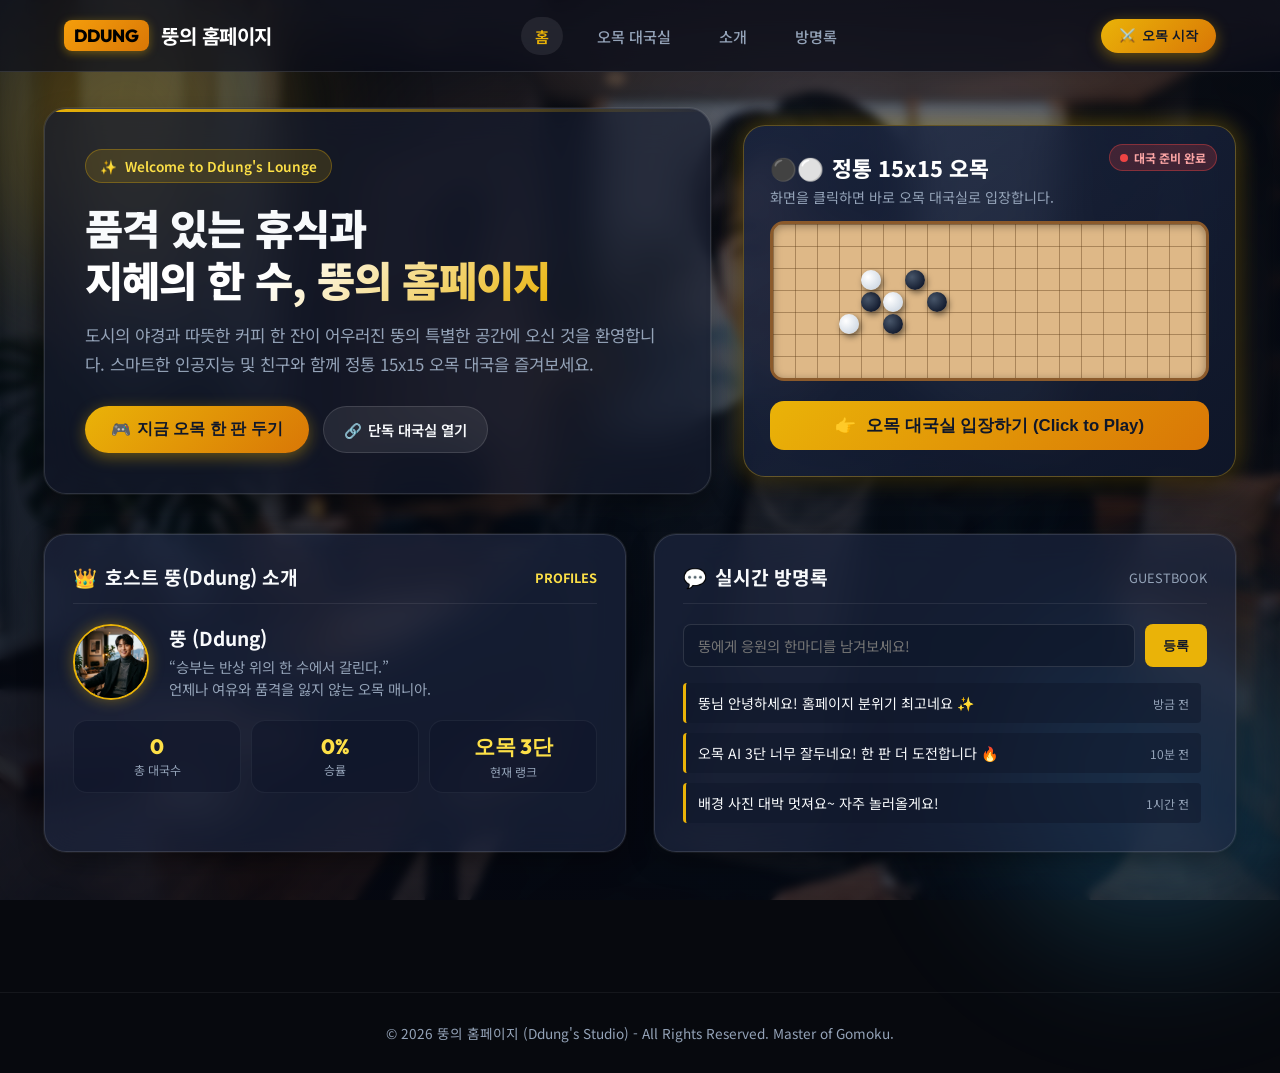
==== index.html @ 874b525e "Initial commit: Omok web game" ====
<!DOCTYPE html>
<html lang="ko">
<head>
  <meta charset="UTF-8">
  <meta name="viewport" content="width=device-width, initial-scale=1.0">
  <title>뚱의 홈페이지</title>
  <meta name="description" content="뚱의 홈페이지 - 품격 있는 공간에서 즐기는 정통 15x15 오목(Gomoku) 게임과 인공지능 대전">
  
  <!-- CSS Stylesheet -->
  <link rel="stylesheet" href="style.css">
  <link rel="icon" href="data:image/svg+xml,<svg xmlns=%22http://www.w3.org/2000/svg%22 viewBox=%220%22><text y=%2222%22 font-size=%2222%22>👑</text></svg>">
</head>
<body>
  <!-- Handsome Korean Man Background & Ambient Overlay -->
  <div class="bg-container">
    <img src="assets/bg.jpg" alt="뚱의 배경화면" class="bg-image">
  </div>
  <div class="bg-overlay"></div>
  <div class="glow-orb glow-orb-1"></div>
  <div class="glow-orb glow-orb-2"></div>

  <!-- Confetti Canvas for Victory Effects -->
  <canvas id="confettiCanvas"></canvas>

  <!-- Navigation Bar -->
  <nav class="navbar">
    <div class="nav-brand" data-target="view-home">
      <span class="brand-badge">DDUNG</span>
      <span class="brand-text">뚱의 홈페이지</span>
    </div>
    <ul class="nav-menu">
      <li><a href="#home" class="nav-link active" data-target="view-home">홈</a></li>
      <li><a href="#game" class="nav-link" data-target="view-game">오목 대국실</a></li>
      <li><a href="#profile" class="nav-link" data-target="view-home">소개</a></li>
      <li><a href="#guestbook" class="nav-link" data-target="view-home">방명록</a></li>
    </ul>
    <button class="nav-cta" id="navOmokCta">
      <span>⚔️</span> 오목 시작
    </button>
  </nav>

  <!-- Main Content Container -->
  <main class="container">
    
    <!-- ================= VIEW 1: HOME VIEW ================= -->
    <section id="view-home" class="view-section active-view">
      <!-- Hero & Game Launcher Section -->
      <div class="hero-wrapper">
        <div class="hero-content">
          <div class="hero-tag">
            <span>✨</span> Welcome to Ddung's Lounge
          </div>
          <h1 class="hero-title">
            품격 있는 휴식과<br>
            <span>지혜의 한 수, 뚱의 홈페이지</span>
          </h1>
          <p class="hero-desc">
            도시의 야경과 따뜻한 커피 한 잔이 어우러진 뚱의 특별한 공간에 오신 것을 환영합니다. 
            스마트한 인공지능 및 친구와 함께 정통 15x15 오목 대국을 즐겨보세요.
          </p>
          <div class="hero-actions">
            <button class="nav-cta" id="heroPlayBtn" style="padding: 12px 26px; font-size: 1rem;">
              <span>🎮</span> 지금 오목 한 판 두기
            </button>
            <a href="omok.html" class="game-back-btn" style="text-decoration: none; padding: 12px 20px;">
              <span>🔗</span> 단독 대국실 열기
            </a>
          </div>
        </div>

        <!-- Featured Omok Launcher Card -->
        <div class="game-launch-card" id="gameLaunchCard" title="클릭하여 오목 대국실로 이동">
          <div class="card-badge-live">
            <div class="pulse-dot"></div>
            <span>대국 준비 완료</span>
          </div>
          <div class="launch-card-header">
            <h3><span>⚫⚪</span> 정통 15x15 오목</h3>
            <p>화면을 클릭하면 바로 오목 대국실로 입장합니다.</p>
          </div>

          <!-- Realistic Mini Preview Board -->
          <div class="mini-board-preview">
            <div class="preview-stone b1"></div>
            <div class="preview-stone w1"></div>
            <div class="preview-stone b2"></div>
            <div class="preview-stone w2"></div>
            <div class="preview-stone b3"></div>
            <div class="preview-stone w3"></div>
            <div class="preview-stone b4"></div>
          </div>

          <button class="preview-cta-btn">
            <span>👉</span> 오목 대국실 입장하기 (Click to Play)
          </button>
        </div>
      </div>

      <!-- Secondary Info Grid (Profile & Guestbook) -->
      <div class="grid-section">
        <!-- Profile Card -->
        <div class="glass-card" id="profile">
          <div class="card-title-bar">
            <div class="card-title">
              <span>👑</span> 호스트 뚱(Ddung) 소개
            </div>
            <span style="font-size: 0.8rem; color: var(--text-gold); font-weight: 700;">PROFILES</span>
          </div>
          <div class="profile-card-inner">
            <img src="assets/bg.jpg" alt="뚱 프로필 사진" class="profile-avatar">
            <div class="profile-info">
              <h3>뚱 (Ddung)</h3>
              <p>“승부는 반상 위의 한 수에서 갈린다.”<br>언제나 여유와 품격을 잃지 않는 오목 매니아.</p>
            </div>
          </div>
          <div class="stats-bar">
            <div class="stat-box">
              <div class="num" id="mainTotalGames">0</div>
              <div class="label">총 대국수</div>
            </div>
            <div class="stat-box">
              <div class="num" id="mainWinRate">0%</div>
              <div class="label">승률</div>
            </div>
            <div class="stat-box">
              <div class="num">오목 3단</div>
              <div class="label">현재 랭크</div>
            </div>
          </div>
        </div>

        <!-- Guestbook Card -->
        <div class="glass-card" id="guestbook">
          <div class="card-title-bar">
            <div class="card-title">
              <span>💬</span> 실시간 방명록
            </div>
            <span style="font-size: 0.8rem; color: var(--text-muted);">GUESTBOOK</span>
          </div>
          <form class="guestbook-form" id="guestbookForm">
            <input type="text" id="guestbookInput" class="guestbook-input" placeholder="뚱에게 응원의 한마디를 남겨보세요!" maxlength="50" required>
            <button type="submit" class="guestbook-btn">등록</button>
          </form>
          <div class="guestbook-list" id="guestbookList">
            <!-- Dynamic Guestbook Entries -->
          </div>
        </div>
      </div>
    </section>

    <!-- ================= VIEW 2: OMOK GAME VIEW ================= -->
    <section id="view-game" class="view-section">
      <div class="game-container">
        <!-- Main Board Card -->
        <div class="game-board-card">
          <div class="game-header-bar">
            <button class="game-back-btn" id="backToHomeBtn">
              <span>←</span> 메인으로 돌아가기
            </button>
            <div class="turn-banner">
              <div class="turn-stone black" id="turnStoneIndicator"></div>
              <span class="turn-text" id="turnText">내 차례 (흑돌)</span>
            </div>
          </div>

          <!-- Board Canvas -->
          <div class="board-wrapper">
            <canvas id="omokCanvas"></canvas>
          </div>
        </div>

        <!-- Side Control Panel -->
        <aside class="game-side-panel">
          <!-- Game Settings & Modes -->
          <div class="panel-card">
            <div class="panel-card-title">
              <span>⚙️</span> 대국 모드 선택
            </div>
            <div class="mode-selector">
              <button class="mode-btn active" data-mode="ai">🤖 AI 대전</button>
              <button class="mode-btn" data-mode="pvp">👥 2인 대전</button>
            </div>

            <!-- AI Difficulty Container -->
            <div id="aiDifficultyContainer" class="ai-difficulty-selector">
              <button class="diff-btn" data-diff="easy">1단 (초급)</button>
              <button class="diff-btn" data-diff="normal">2단 (중급)</button>
              <button class="diff-btn active" data-diff="hard">3단 (고급)</button>
            </div>

            <!-- Action Controls -->
            <div class="btn-group">
              <button class="ctrl-btn btn-restart" id="btnRestart">
                <span>🔄</span> 판 쓸기 (새 게임)
              </button>
              <button class="ctrl-btn btn-undo" id="btnUndo">
                <span>↩️</span> 한 수 무르기
              </button>
              <button class="ctrl-btn btn-sound sound-on" id="btnSound">
                <span>🔊</span> 착수 효과음
              </button>
            </div>
          </div>

          <!-- Score & Stats Tile -->
          <div class="panel-card">
            <div class="panel-card-title">
              <span>📊</span> 나의 대국 기록실
            </div>
            <div class="game-stats-grid">
              <div class="stat-tile">
                <div class="val" id="statTotalGames">0</div>
                <div class="sub">총 게임수</div>
              </div>
              <div class="stat-tile">
                <div class="val" id="statWinRate">0%</div>
                <div class="sub">승률</div>
              </div>
              <div class="stat-tile">
                <div class="val" id="statWinLoss">0승 0패</div>
                <div class="sub">전적</div>
              </div>
              <div class="stat-tile">
                <div class="val" id="statMoveCount">0</div>
                <div class="sub">현재 착수수</div>
              </div>
            </div>
          </div>
        </aside>
      </div>
    </section>

  </main>

  <!-- Victory / Game Over Modal -->
  <div class="modal-overlay" id="victoryModal">
    <div class="victory-modal">
      <div class="modal-trophy">🏆</div>
      <h2 class="modal-winner-title" id="modalWinnerTitle">대승리!</h2>
      <p class="modal-winner-desc" id="modalWinnerDesc">멋진 수로 승리를 쟁취하셨습니다!</p>
      <div style="display: flex; gap: 10px; justify-content: center;">
        <button class="ctrl-btn btn-restart" id="modalRestartBtn" style="padding: 12px 24px; width: auto;">
          <span>🔄</span> 다시 한 판
        </button>
        <button class="ctrl-btn btn-undo" id="modalCloseBtn" style="padding: 12px 20px; width: auto;">
          닫기
        </button>
      </div>
    </div>
  </div>

  <!-- Footer -->
  <footer class="footer">
    <p>© 2026 뚱의 홈페이지 (Ddung's Studio) - All Rights Reserved. Master of Gomoku.</p>
  </footer>

  <!-- Scripts -->
  <script src="game.js"></script>
  <script src="main.js"></script>
</body>
</html>
---- style.css ----
/* === Google Fonts & Reset === */
@import url('https://fonts.googleapis.com/css2?family=Noto+Sans+KR:wght@300;400;500;700;900&family=Outfit:wght@400;600;700;800&display=swap');

:root {
  --primary: #eab308;
  --primary-hover: #f59e0b;
  --primary-glow: rgba(234, 179, 8, 0.4);
  --accent: #38bdf8;
  --accent-glow: rgba(56, 189, 248, 0.35);
  
  --bg-overlay: rgba(10, 14, 26, 0.78);
  --bg-overlay-light: rgba(15, 23, 42, 0.65);
  --glass-bg: rgba(20, 27, 45, 0.7);
  --glass-card: rgba(30, 41, 69, 0.6);
  --glass-border: rgba(255, 255, 255, 0.12);
  --glass-border-hover: rgba(234, 179, 8, 0.4);
  
  --text-main: #f8fafc;
  --text-muted: #94a3b8;
  --text-gold: #fde047;
  
  --board-bg: #e6b36e;
  --board-line: #5c3a16;
  --board-border: #8c531b;
  
  --font-main: 'Noto Sans KR', 'Outfit', -apple-system, BlinkMacSystemFont, sans-serif;
  --font-en: 'Outfit', sans-serif;
  
  --radius-sm: 8px;
  --radius-md: 14px;
  --radius-lg: 22px;
  --radius-full: 9999px;
  
  --shadow-card: 0 10px 30px -5px rgba(0, 0, 0, 0.45), 0 0 0 1px rgba(255, 255, 255, 0.08);
  --shadow-glow: 0 0 25px var(--primary-glow);
  
  --transition-fast: 0.2s ease;
  --transition-normal: 0.35s cubic-bezier(0.16, 1, 0.3, 1);
}

* {
  margin: 0;
  padding: 0;
  box-sizing: border-box;
  -webkit-font-smoothing: antialiased;
}

body {
  font-family: var(--font-main);
  background-color: #07090e;
  color: var(--text-main);
  min-height: 100vh;
  overflow-x: hidden;
  position: relative;
}

/* === Background Setup === */
.bg-container {
  position: fixed;
  top: 0;
  left: 0;
  width: 100vw;
  height: 100vh;
  z-index: -2;
  overflow: hidden;
}

.bg-image {
  width: 100%;
  height: 100%;
  object-fit: cover;
  object-position: center 20%;
  transform: scale(1.02);
  transition: transform 10s ease-out;
}

.bg-overlay {
  position: fixed;
  top: 0;
  left: 0;
  width: 100%;
  height: 100%;
  background: radial-gradient(circle at 75% 25%, rgba(10, 15, 30, 0.6) 0%, rgba(5, 8, 18, 0.88) 100%);
  backdrop-filter: blur(4px);
  -webkit-backdrop-filter: blur(4px);
  z-index: -1;
}

/* Ambient Glow Orbs */
.glow-orb {
  position: fixed;
  width: 450px;
  height: 450px;
  border-radius: 50%;
  background: radial-gradient(circle, var(--primary-glow) 0%, rgba(0,0,0,0) 70%);
  filter: blur(60px);
  pointer-events: none;
  z-index: -1;
  animation: floatOrb 12s infinite alternate ease-in-out;
}
.glow-orb-1 { top: -100px; left: -100px; }
.glow-orb-2 { bottom: -100px; right: -100px; background: radial-gradient(circle, var(--accent-glow) 0%, rgba(0,0,0,0) 70%); }

@keyframes floatOrb {
  0% { transform: translate(0, 0) scale(1); }
  100% { transform: translate(60px, 40px) scale(1.15); }
}

/* === Navigation Bar === */
.navbar {
  position: sticky;
  top: 0;
  width: 100%;
  height: 72px;
  display: flex;
  align-items: center;
  justify-content: space-between;
  padding: 0 5%;
  background: rgba(10, 14, 26, 0.7);
  backdrop-filter: blur(16px);
  -webkit-backdrop-filter: blur(16px);
  border-bottom: 1px solid var(--glass-border);
  z-index: 100;
}

.nav-brand {
  display: flex;
  align-items: center;
  gap: 12px;
  text-decoration: none;
  cursor: pointer;
}

.brand-badge {
  background: linear-gradient(135deg, #f59e0b, #d97706);
  color: #000;
  font-family: var(--font-en);
  font-weight: 800;
  font-size: 1.1rem;
  padding: 4px 10px;
  border-radius: var(--radius-sm);
  box-shadow: 0 2px 10px var(--primary-glow);
}

.brand-text {
  font-size: 1.25rem;
  font-weight: 700;
  color: #ffffff;
  letter-spacing: -0.5px;
}

.nav-menu {
  display: flex;
  align-items: center;
  gap: 20px;
  list-style: none;
}

.nav-link {
  color: var(--text-muted);
  text-decoration: none;
  font-size: 0.95rem;
  font-weight: 500;
  padding: 8px 14px;
  border-radius: var(--radius-full);
  transition: var(--transition-fast);
  cursor: pointer;
}

.nav-link:hover, .nav-link.active {
  color: var(--text-main);
  background: rgba(255, 255, 255, 0.08);
}

.nav-link.active {
  color: var(--primary);
  font-weight: 600;
}

.nav-cta {
  background: linear-gradient(135deg, var(--primary), #d97706);
  color: #0f172a;
  font-weight: 700;
  padding: 8px 18px;
  border-radius: var(--radius-full);
  border: none;
  cursor: pointer;
  display: flex;
  align-items: center;
  gap: 6px;
  transition: var(--transition-fast);
  box-shadow: 0 4px 15px var(--primary-glow);
}

.nav-cta:hover {
  transform: translateY(-2px);
  box-shadow: 0 6px 20px rgba(234, 179, 8, 0.6);
}

/* === Layout & Containers === */
.container {
  max-width: 1240px;
  margin: 0 auto;
  padding: 36px 24px 80px;
}

.view-section {
  display: none;
  opacity: 0;
  transform: translateY(12px);
  transition: opacity 0.35s ease, transform 0.35s ease;
}

.view-section.active-view {
  display: block;
  opacity: 1;
  transform: translateY(0);
}

/* === Main Home View === */
.hero-wrapper {
  display: grid;
  grid-template-columns: 1.15fr 0.85fr;
  gap: 32px;
  align-items: center;
  margin-bottom: 40px;
}

.hero-content {
  background: var(--glass-bg);
  backdrop-filter: blur(20px);
  -webkit-backdrop-filter: blur(20px);
  border: 1px solid var(--glass-border);
  border-radius: var(--radius-lg);
  padding: 40px;
  box-shadow: var(--shadow-card);
  position: relative;
  overflow: hidden;
}

.hero-content::before {
  content: '';
  position: absolute;
  top: 0;
  left: 0;
  width: 100%;
  height: 3px;
  background: linear-gradient(90deg, var(--primary), transparent);
}

.hero-tag {
  display: inline-flex;
  align-items: center;
  gap: 8px;
  background: rgba(234, 179, 8, 0.15);
  border: 1px solid rgba(234, 179, 8, 0.3);
  color: var(--text-gold);
  font-size: 0.85rem;
  font-weight: 600;
  padding: 6px 14px;
  border-radius: var(--radius-full);
  margin-bottom: 18px;
}

.hero-title {
  font-size: 2.6rem;
  font-weight: 900;
  line-height: 1.25;
  margin-bottom: 16px;
  letter-spacing: -1px;
}

.hero-title span {
  background: linear-gradient(135deg, #ffffff 40%, var(--primary) 100%);
  -webkit-background-clip: text;
  -webkit-text-fill-color: transparent;
}

.hero-desc {
  font-size: 1.05rem;
  color: var(--text-muted);
  line-height: 1.7;
  margin-bottom: 28px;
}

.hero-actions {
  display: flex;
  gap: 14px;
  flex-wrap: wrap;
}

/* === Game Launch Card (Featured Interactive Card) === */
.game-launch-card {
  background: linear-gradient(145deg, rgba(30, 41, 69, 0.8), rgba(15, 23, 42, 0.9));
  backdrop-filter: blur(20px);
  -webkit-backdrop-filter: blur(20px);
  border: 1px solid rgba(234, 179, 8, 0.35);
  border-radius: var(--radius-lg);
  padding: 26px;
  box-shadow: 0 15px 35px -5px rgba(0, 0, 0, 0.6), 0 0 25px var(--primary-glow);
  cursor: pointer;
  position: relative;
  overflow: hidden;
  transition: var(--transition-normal);
}

.game-launch-card:hover {
  transform: translateY(-6px) scale(1.01);
  border-color: var(--primary);
  box-shadow: 0 20px 45px -5px rgba(0, 0, 0, 0.7), 0 0 35px rgba(234, 179, 8, 0.5);
}

.card-badge-live {
  position: absolute;
  top: 18px;
  right: 18px;
  background: rgba(239, 68, 68, 0.2);
  border: 1px solid rgba(239, 68, 68, 0.4);
  color: #fca5a5;
  font-size: 0.75rem;
  font-weight: 700;
  padding: 4px 10px;
  border-radius: var(--radius-full);
  display: flex;
  align-items: center;
  gap: 6px;
}

.pulse-dot {
  width: 8px;
  height: 8px;
  background-color: #ef4444;
  border-radius: 50%;
  animation: pulseDot 1.5s infinite;
}

@keyframes pulseDot {
  0% { transform: scale(0.9); opacity: 0.7; }
  50% { transform: scale(1.3); opacity: 1; box-shadow: 0 0 8px #ef4444; }
  100% { transform: scale(0.9); opacity: 0.7; }
}

.launch-card-header {
  margin-bottom: 14px;
}

.launch-card-header h3 {
  font-size: 1.35rem;
  font-weight: 800;
  color: #ffffff;
  display: flex;
  align-items: center;
  gap: 8px;
}

.launch-card-header p {
  color: var(--text-muted);
  font-size: 0.88rem;
  margin-top: 4px;
}

.mini-board-preview {
  width: 100%;
  height: 160px;
  background: #deb887;
  border-radius: var(--radius-md);
  border: 3px solid #8b5a2b;
  box-shadow: inset 0 2px 8px rgba(0,0,0,0.35);
  margin-bottom: 20px;
  position: relative;
  display: grid;
  place-items: center;
  background-image: 
    linear-gradient(to right, rgba(92, 58, 22, 0.4) 1px, transparent 1px),
    linear-gradient(to bottom, rgba(92, 58, 22, 0.4) 1px, transparent 1px);
  background-size: 22px 22px;
  overflow: hidden;
}

.preview-stone {
  position: absolute;
  width: 20px;
  height: 20px;
  border-radius: 50%;
  box-shadow: 2px 3px 6px rgba(0,0,0,0.5);
}

.preview-stone.b1 { top: 68px; left: 88px; background: radial-gradient(circle at 35% 35%, #475569, #0f172a 80%); }
.preview-stone.w1 { top: 68px; left: 110px; background: radial-gradient(circle at 35% 35%, #ffffff, #cbd5e1 85%); }
.preview-stone.b2 { top: 90px; left: 110px; background: radial-gradient(circle at 35% 35%, #475569, #0f172a 80%); }
.preview-stone.w2 { top: 46px; left: 88px; background: radial-gradient(circle at 35% 35%, #ffffff, #cbd5e1 85%); }
.preview-stone.b3 { top: 46px; left: 132px; background: radial-gradient(circle at 35% 35%, #475569, #0f172a 80%); }
.preview-stone.w3 { top: 90px; left: 66px; background: radial-gradient(circle at 35% 35%, #ffffff, #cbd5e1 85%); }
.preview-stone.b4 { top: 68px; left: 154px; background: radial-gradient(circle at 35% 35%, #475569, #0f172a 80%); }

.preview-cta-btn {
  width: 100%;
  padding: 13px 20px;
  background: linear-gradient(135deg, var(--primary), #d97706);
  color: #0f172a;
  border: none;
  border-radius: var(--radius-md);
  font-size: 1.05rem;
  font-weight: 800;
  display: flex;
  align-items: center;
  justify-content: center;
  gap: 10px;
  cursor: pointer;
  transition: var(--transition-fast);
}

.game-launch-card:hover .preview-cta-btn {
  background: linear-gradient(135deg, #fde047, #f59e0b);
  box-shadow: 0 4px 18px var(--primary-glow);
}

/* === Home Secondary Cards (Profile & Guestbook) === */
.grid-section {
  display: grid;
  grid-template-columns: 1fr 1fr;
  gap: 28px;
  margin-top: 24px;
}

.glass-card {
  background: var(--glass-card);
  backdrop-filter: blur(16px);
  -webkit-backdrop-filter: blur(16px);
  border: 1px solid var(--glass-border);
  border-radius: var(--radius-lg);
  padding: 28px;
  box-shadow: var(--shadow-card);
}

.card-title-bar {
  display: flex;
  align-items: center;
  justify-content: space-between;
  margin-bottom: 20px;
  border-bottom: 1px solid rgba(255, 255, 255, 0.08);
  padding-bottom: 12px;
}

.card-title {
  font-size: 1.2rem;
  font-weight: 700;
  display: flex;
  align-items: center;
  gap: 8px;
}

.profile-card-inner {
  display: flex;
  align-items: center;
  gap: 20px;
}

.profile-avatar {
  width: 76px;
  height: 76px;
  border-radius: 50%;
  border: 2px solid var(--primary);
  box-shadow: 0 0 15px var(--primary-glow);
  object-fit: cover;
  object-position: center 20%;
}

.profile-info h3 {
  font-size: 1.2rem;
  font-weight: 700;
  margin-bottom: 4px;
}

.profile-info p {
  color: var(--text-muted);
  font-size: 0.9rem;
  line-height: 1.5;
}

.stats-bar {
  display: grid;
  grid-template-columns: repeat(3, 1fr);
  gap: 10px;
  margin-top: 20px;
}

.stat-box {
  background: rgba(15, 23, 42, 0.6);
  border: 1px solid rgba(255, 255, 255, 0.06);
  padding: 12px;
  border-radius: var(--radius-md);
  text-align: center;
}

.stat-box .num {
  font-size: 1.3rem;
  font-weight: 800;
  color: var(--text-gold);
  font-family: var(--font-en);
}

.stat-box .label {
  font-size: 0.75rem;
  color: var(--text-muted);
  margin-top: 2px;
}

/* Guestbook List */
.guestbook-form {
  display: flex;
  gap: 10px;
  margin-bottom: 16px;
}

.guestbook-input {
  flex: 1;
  background: rgba(15, 23, 42, 0.65);
  border: 1px solid var(--glass-border);
  padding: 10px 14px;
  border-radius: var(--radius-sm);
  color: #fff;
  font-family: var(--font-main);
  outline: none;
  font-size: 0.9rem;
  transition: var(--transition-fast);
}

.guestbook-input:focus {
  border-color: var(--primary);
  box-shadow: 0 0 10px var(--primary-glow);
}

.guestbook-btn {
  background: var(--primary);
  color: #0f172a;
  border: none;
  font-weight: 700;
  padding: 10px 18px;
  border-radius: var(--radius-sm);
  cursor: pointer;
  transition: var(--transition-fast);
}

.guestbook-btn:hover {
  background: var(--primary-hover);
}

.guestbook-list {
  max-height: 175px;
  overflow-y: auto;
  display: flex;
  flex-direction: column;
  gap: 10px;
  padding-right: 6px;
}

.guestbook-item {
  background: rgba(15, 23, 42, 0.5);
  border-left: 3px solid var(--primary);
  padding: 10px 12px;
  border-radius: 4px;
  font-size: 0.88rem;
  display: flex;
  justify-content: space-between;
  align-items: center;
}

.guestbook-item-time {
  font-size: 0.75rem;
  color: var(--text-muted);
}

/* === OMOK GAME VIEW SECTION === */
.game-container {
  display: grid;
  grid-template-columns: 1fr 340px;
  gap: 30px;
  align-items: start;
}

.game-board-card {
  background: var(--glass-card);
  backdrop-filter: blur(20px);
  -webkit-backdrop-filter: blur(20px);
  border: 1px solid var(--glass-border);
  border-radius: var(--radius-lg);
  padding: 24px;
  display: flex;
  flex-direction: column;
  align-items: center;
  box-shadow: var(--shadow-card);
  position: relative;
}

.game-header-bar {
  width: 100%;
  display: flex;
  justify-content: space-between;
  align-items: center;
  margin-bottom: 20px;
  padding-bottom: 14px;
  border-bottom: 1px solid rgba(255, 255, 255, 0.08);
}

.game-back-btn {
  display: inline-flex;
  align-items: center;
  gap: 6px;
  background: rgba(255, 255, 255, 0.08);
  color: var(--text-main);
  border: 1px solid var(--glass-border);
  padding: 8px 16px;
  border-radius: var(--radius-full);
  cursor: pointer;
  font-size: 0.9rem;
  font-weight: 600;
  transition: var(--transition-fast);
}

.game-back-btn:hover {
  background: rgba(255, 255, 255, 0.16);
  color: var(--primary);
}

/* Turn Banner */
.turn-banner {
  display: flex;
  align-items: center;
  gap: 12px;
  background: rgba(15, 23, 42, 0.7);
  border: 1px solid var(--glass-border);
  padding: 8px 20px;
  border-radius: var(--radius-full);
}

.turn-stone {
  width: 20px;
  height: 20px;
  border-radius: 50%;
  box-shadow: 0 0 10px rgba(0,0,0,0.5);
  transition: var(--transition-fast);
}

.turn-stone.black {
  background: radial-gradient(circle at 35% 35%, #475569, #0f172a 80%);
  border: 1px solid #64748b;
}

.turn-stone.white {
  background: radial-gradient(circle at 35% 35%, #ffffff, #cbd5e1 85%);
  border: 1px solid #cbd5e1;
}

.turn-text {
  font-weight: 700;
  font-size: 0.95rem;
}

/* Omok Board Canvas / Grid Wrapper */
.board-wrapper {
  position: relative;
  padding: 16px;
  background: radial-gradient(circle at 50% 50%, #f0c384, #d19750);
  border-radius: 12px;
  box-shadow: 
    0 15px 35px rgba(0, 0, 0, 0.6), 
    0 0 0 5px #804e1b,
    0 0 0 7px rgba(255,255,255,0.15),
    inset 0 0 20px rgba(92, 58, 22, 0.4);
  cursor: crosshair;
  max-width: 100%;
  overflow: hidden;
  user-select: none;
}

#omokCanvas {
  display: block;
  border-radius: 4px;
}

/* Side Control Panel */
.game-side-panel {
  display: flex;
  flex-direction: column;
  gap: 20px;
}

.panel-card {
  background: var(--glass-card);
  backdrop-filter: blur(16px);
  -webkit-backdrop-filter: blur(16px);
  border: 1px solid var(--glass-border);
  border-radius: var(--radius-lg);
  padding: 22px;
  box-shadow: var(--shadow-card);
}

.panel-card-title {
  font-size: 1.05rem;
  font-weight: 700;
  margin-bottom: 14px;
  color: var(--text-gold);
  display: flex;
  align-items: center;
  gap: 8px;
}

.mode-selector {
  display: grid;
  grid-template-columns: 1fr 1fr;
  gap: 10px;
  margin-bottom: 14px;
}

.mode-btn {
  background: rgba(15, 23, 42, 0.6);
  border: 1px solid var(--glass-border);
  color: var(--text-muted);
  padding: 10px;
  border-radius: var(--radius-md);
  font-weight: 600;
  font-size: 0.9rem;
  cursor: pointer;
  transition: var(--transition-fast);
  text-align: center;
}

.mode-btn.active {
  background: rgba(234, 179, 8, 0.2);
  border-color: var(--primary);
  color: var(--text-gold);
  box-shadow: 0 0 12px var(--primary-glow);
}

.ai-difficulty-selector {
  display: flex;
  gap: 8px;
  margin-bottom: 14px;
}

.diff-btn {
  flex: 1;
  background: rgba(15, 23, 42, 0.6);
  border: 1px solid var(--glass-border);
  color: var(--text-muted);
  padding: 7px;
  border-radius: var(--radius-sm);
  font-size: 0.8rem;
  font-weight: 600;
  cursor: pointer;
  transition: var(--transition-fast);
}

.diff-btn.active {
  background: rgba(56, 189, 248, 0.2);
  border-color: var(--accent);
  color: var(--accent);
}

/* Control Buttons */
.btn-group {
  display: flex;
  flex-direction: column;
  gap: 10px;
}

.ctrl-btn {
  width: 100%;
  padding: 12px;
  border-radius: var(--radius-md);
  font-weight: 700;
  font-size: 0.95rem;
  border: none;
  cursor: pointer;
  display: flex;
  align-items: center;
  justify-content: center;
  gap: 8px;
  transition: var(--transition-fast);
}

.btn-restart {
  background: linear-gradient(135deg, var(--primary), #d97706);
  color: #0f172a;
}

.btn-restart:hover {
  background: linear-gradient(135deg, #fde047, #f59e0b);
  box-shadow: 0 0 15px var(--primary-glow);
}

.btn-undo {
  background: rgba(255, 255, 255, 0.1);
  color: #fff;
  border: 1px solid var(--glass-border);
}

.btn-undo:hover {
  background: rgba(255, 255, 255, 0.18);
  border-color: var(--accent);
}

.btn-sound {
  background: rgba(15, 23, 42, 0.6);
  color: var(--text-muted);
  border: 1px solid var(--glass-border);
}

.btn-sound.sound-on {
  color: var(--text-gold);
  border-color: rgba(234, 179, 8, 0.4);
}

/* Move Log / Scoreboard */
.game-stats-grid {
  display: grid;
  grid-template-columns: 1fr 1fr;
  gap: 10px;
  margin-bottom: 14px;
}

.stat-tile {
  background: rgba(15, 23, 42, 0.5);
  border: 1px solid rgba(255, 255, 255, 0.06);
  padding: 10px;
  border-radius: var(--radius-sm);
  text-align: center;
}

.stat-tile .val {
  font-size: 1.25rem;
  font-weight: 800;
  color: #fff;
  font-family: var(--font-en);
}

.stat-tile .sub {
  font-size: 0.75rem;
  color: var(--text-muted);
}

/* === VICTORY MODAL === */
.modal-overlay {
  position: fixed;
  top: 0;
  left: 0;
  width: 100vw;
  height: 100vh;
  background: rgba(5, 8, 18, 0.85);
  backdrop-filter: blur(8px);
  -webkit-backdrop-filter: blur(8px);
  display: none;
  place-items: center;
  z-index: 200;
}

.modal-overlay.show {
  display: grid;
  animation: fadeIn 0.3s ease-out forwards;
}

@keyframes fadeIn {
  from { opacity: 0; }
  to { opacity: 1; }
}

.victory-modal {
  background: linear-gradient(145deg, rgba(30, 41, 69, 0.95), rgba(15, 23, 42, 0.98));
  border: 2px solid var(--primary);
  border-radius: var(--radius-lg);
  padding: 40px;
  width: 90%;
  max-width: 440px;
  text-align: center;
  box-shadow: 0 20px 50px rgba(0,0,0,0.8), 0 0 35px var(--primary-glow);
  transform: scale(0.9);
  animation: modalPop 0.35s cubic-bezier(0.175, 0.885, 0.32, 1.275) forwards;
}

@keyframes modalPop {
  to { transform: scale(1); }
}

.modal-trophy {
  font-size: 3.5rem;
  margin-bottom: 12px;
  animation: bounceTrophy 1.5s infinite;
}

@keyframes bounceTrophy {
  0%, 100% { transform: translateY(0); }
  50% { transform: translateY(-8px); }
}

.modal-winner-title {
  font-size: 1.8rem;
  font-weight: 900;
  color: var(--text-gold);
  margin-bottom: 8px;
}

.modal-winner-desc {
  font-size: 1rem;
  color: var(--text-muted);
  margin-bottom: 24px;
}

/* Confetti Canvas */
#confettiCanvas {
  position: fixed;
  top: 0;
  left: 0;
  width: 100vw;
  height: 100vh;
  pointer-events: none;
  z-index: 250;
}

/* Footer */
.footer {
  text-align: center;
  padding: 30px 20px;
  color: var(--text-muted);
  font-size: 0.85rem;
  border-top: 1px solid rgba(255,255,255,0.06);
  margin-top: 60px;
}

/* === Responsive Design === */
@media (max-width: 992px) {
  .hero-wrapper {
    grid-template-columns: 1fr;
  }
  .grid-section {
    grid-template-columns: 1fr;
  }
  .game-container {
    grid-template-columns: 1fr;
  }
  .hero-title {
    font-size: 2.2rem;
  }
}

@media (max-width: 600px) {
  .navbar {
    padding: 0 16px;
  }
  .nav-menu {
    gap: 12px;
  }
  .hero-content {
    padding: 24px;
  }
  .hero-title {
    font-size: 1.8rem;
  }
  .board-wrapper {
    padding: 8px;
  }
}
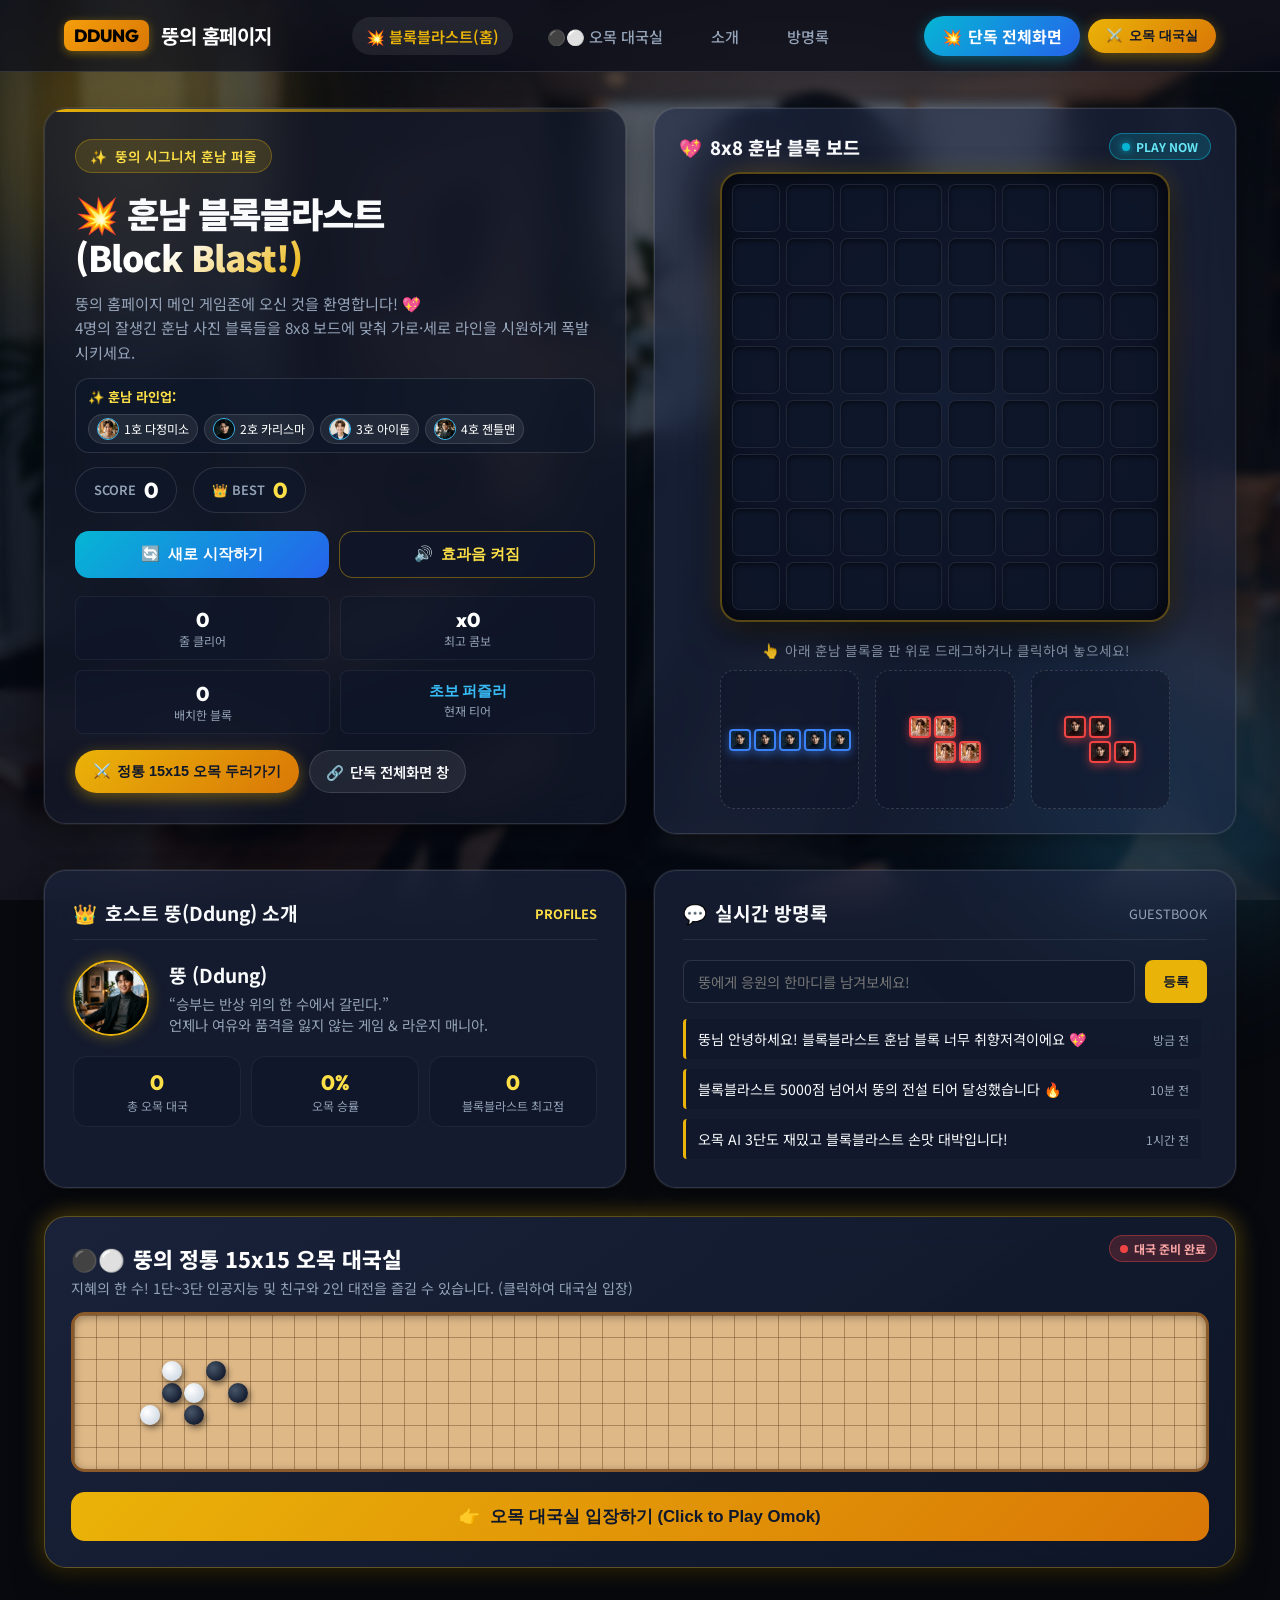
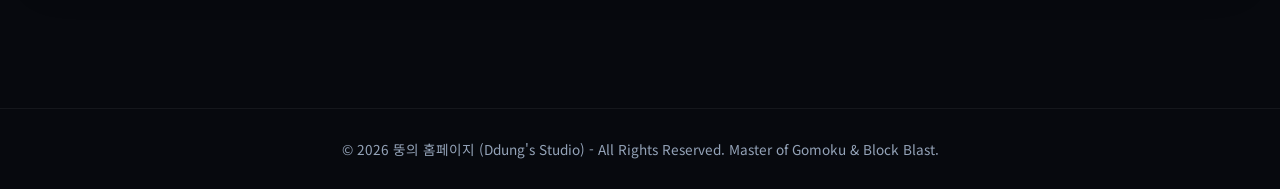
==== commit f3d2ccfd: "feat: Add handsome man photo Block Blast game to homepage with sounds, animations, and standalone pa" ====
--- a/index.html
+++ b/index.html
@@ -3,12 +3,12 @@
 <head>
   <meta charset="UTF-8">
   <meta name="viewport" content="width=device-width, initial-scale=1.0">
-  <title>뚱의 홈페이지</title>
-  <meta name="description" content="뚱의 홈페이지 - 품격 있는 공간에서 즐기는 정통 15x15 오목(Gomoku) 게임과 인공지능 대전">
+  <title>뚱의 홈페이지 - 훈남 블록블라스트 & 라운지</title>
+  <meta name="description" content="뚱의 홈페이지 - 잘생긴 훈남 사진 블록과 함께 즐기는 중독성 100% 8x8 블록블라스트 퍼즐과 정통 15x15 오목">
   
   <!-- CSS Stylesheet -->
   <link rel="stylesheet" href="style.css">
-  <link rel="icon" href="data:image/svg+xml,<svg xmlns=%22http://www.w3.org/2000/svg%22 viewBox=%220%22><text y=%2222%22 font-size=%2222%22>👑</text></svg>">
+  <link rel="icon" href="data:image/svg+xml,<svg xmlns=%22http://www.w3.org/2000/svg%22 viewBox=%220%22><text y=%2222%22 font-size=%2222%22>💥</text></svg>">
 </head>
 <body>
   <!-- Handsome Korean Man Background & Ambient Overlay -->
@@ -29,71 +29,137 @@
       <span class="brand-text">뚱의 홈페이지</span>
     </div>
     <ul class="nav-menu">
-      <li><a href="#home" class="nav-link active" data-target="view-home">홈</a></li>
-      <li><a href="#game" class="nav-link" data-target="view-game">오목 대국실</a></li>
+      <li><a href="#home" class="nav-link active" data-target="view-home">💥 블록블라스트(홈)</a></li>
+      <li><a href="#game" class="nav-link" data-target="view-game">⚫⚪ 오목 대국실</a></li>
       <li><a href="#profile" class="nav-link" data-target="view-home">소개</a></li>
       <li><a href="#guestbook" class="nav-link" data-target="view-home">방명록</a></li>
     </ul>
-    <button class="nav-cta" id="navOmokCta">
-      <span>⚔️</span> 오목 시작
-    </button>
+    <div style="display: flex; gap: 8px; align-items: center;">
+      <a href="blockblast.html" class="nav-cta" style="background: linear-gradient(135deg, #06b6d4, #2563eb); color: #fff; text-decoration: none; box-shadow: 0 4px 15px rgba(6, 182, 212, 0.4);">
+        <span>💥</span> 단독 전체화면
+      </a>
+      <button class="nav-cta" id="navOmokCta">
+        <span>⚔️</span> 오목 대국실
+      </button>
+    </div>
   </nav>
 
   <!-- Main Content Container -->
   <main class="container">
     
-    <!-- ================= VIEW 1: HOME VIEW ================= -->
+    <!-- ================= VIEW 1: HOME VIEW (BLOCK BLAST GAME CENTERPIECE) ================= -->
     <section id="view-home" class="view-section active-view">
-      <!-- Hero & Game Launcher Section -->
-      <div class="hero-wrapper">
-        <div class="hero-content">
+      
+      <!-- HERO & PLAYABLE BLOCK BLAST SECTION -->
+      <div class="hero-wrapper home-bb-layout">
+        
+        <!-- Left: Game Info & Score & Controls -->
+        <div class="hero-content bb-hero-panel">
           <div class="hero-tag">
-            <span>✨</span> Welcome to Ddung's Lounge
-          </div>
-          <h1 class="hero-title">
-            품격 있는 휴식과<br>
-            <span>지혜의 한 수, 뚱의 홈페이지</span>
+            <span>✨</span> 뚱의 시그니처 훈남 퍼즐
+          </div>
+          <h1 class="hero-title" style="font-size: 2.2rem; line-height: 1.25; margin-bottom: 12px;">
+            💥 훈남 블록블라스트<br>
+            <span>(Block Blast!)</span>
           </h1>
-          <p class="hero-desc">
-            도시의 야경과 따뜻한 커피 한 잔이 어우러진 뚱의 특별한 공간에 오신 것을 환영합니다. 
-            스마트한 인공지능 및 친구와 함께 정통 15x15 오목 대국을 즐겨보세요.
+          <p class="hero-desc" style="font-size: 0.95rem; line-height: 1.6; margin-bottom: 14px;">
+            뚱의 홈페이지 메인 게임존에 오신 것을 환영합니다! 💖<br>
+            4명의 잘생긴 훈남 사진 블록들을 8x8 보드에 맞춰 가로·세로 라인을 시원하게 폭발시키세요.
           </p>
-          <div class="hero-actions">
-            <button class="nav-cta" id="heroPlayBtn" style="padding: 12px 26px; font-size: 1rem;">
-              <span>🎮</span> 지금 오목 한 판 두기
+
+          <!-- Handsome Lineup Preview Bar -->
+          <div class="handsome-lineup-bar">
+            <span class="lineup-title">✨ 훈남 라인업:</span>
+            <div class="lineup-avatars">
+              <span class="lineup-item" title="1호 다정미소남"><img src="assets/man1.jpg" alt="1호"> 1호 다정미소</span>
+              <span class="lineup-item" title="2호 카리스마배우"><img src="assets/man2.jpg" alt="2호"> 2호 카리스마</span>
+              <span class="lineup-item" title="3호 러블리아이돌"><img src="assets/man3.jpg" alt="3호"> 3호 아이돌</span>
+              <span class="lineup-item" title="4호 지적수트남"><img src="assets/man4.jpg" alt="4호"> 4호 젠틀맨</span>
+            </div>
+          </div>
+
+          <!-- Scoreboard Header -->
+          <div class="bb-score-banner" style="margin-bottom: 18px; margin-top: 14px; flex-wrap: wrap;">
+            <div class="bb-score-pill">
+              <span class="label">SCORE</span>
+              <span class="val" id="bbScore">0</span>
+            </div>
+            <div class="bb-score-pill high-score">
+              <span class="label">👑 BEST</span>
+              <span class="val" id="bbHighScore">0</span>
+            </div>
+            <div class="combo-badge" id="bbComboBadge">
+              <span>🔥</span>
+              <span id="bbComboCount">x1</span> COMBO!
+            </div>
+          </div>
+
+          <!-- Action Buttons -->
+          <div style="display: flex; gap: 10px; margin-bottom: 18px; flex-wrap: wrap;">
+            <button class="ctrl-btn btn-restart" id="bbBtnRestart" style="flex: 1; min-width: 130px; padding: 12px 18px; background: linear-gradient(135deg, #06b6d4, #2563eb); color: #fff;">
+              <span>🔄</span> 새로 시작하기
             </button>
-            <a href="omok.html" class="game-back-btn" style="text-decoration: none; padding: 12px 20px;">
-              <span>🔗</span> 단독 대국실 열기
+            <button class="ctrl-btn btn-sound sound-on" id="bbBtnSound" style="flex: 1; min-width: 130px; padding: 12px 18px;">
+              <span>🔊</span> 효과음 켜짐
+            </button>
+          </div>
+
+          <!-- Live Stats Grid -->
+          <div class="game-stats-grid" style="margin-bottom: 16px;">
+            <div class="stat-tile">
+              <div class="val" id="bbStatLines">0</div>
+              <div class="sub">줄 클리어</div>
+            </div>
+            <div class="stat-tile">
+              <div class="val" id="bbStatMaxCombo">x0</div>
+              <div class="sub">최고 콤보</div>
+            </div>
+            <div class="stat-tile">
+              <div class="val" id="bbStatBlocks">0</div>
+              <div class="sub">배치한 블록</div>
+            </div>
+            <div class="stat-tile">
+              <div class="val" id="bbStatTier" style="font-size: 0.95rem; color: var(--accent);">초보 퍼즐러</div>
+              <div class="sub">현재 티어</div>
+            </div>
+          </div>
+
+          <!-- Quick Navigation -->
+          <div style="display: flex; gap: 10px; flex-wrap: wrap;">
+            <button class="nav-cta" id="heroPlayBtn" style="padding: 10px 18px; font-size: 0.9rem;">
+              <span>⚔️</span> 정통 15x15 오목 두러가기
+            </button>
+            <a href="blockblast.html" class="game-back-btn" style="text-decoration: none; padding: 10px 16px; font-size: 0.9rem;">
+              <span>🔗</span> 단독 전체화면 창
             </a>
           </div>
         </div>
 
-        <!-- Featured Omok Launcher Card -->
-        <div class="game-launch-card" id="gameLaunchCard" title="클릭하여 오목 대국실로 이동">
-          <div class="card-badge-live">
-            <div class="pulse-dot"></div>
-            <span>대국 준비 완료</span>
-          </div>
-          <div class="launch-card-header">
-            <h3><span>⚫⚪</span> 정통 15x15 오목</h3>
-            <p>화면을 클릭하면 바로 오목 대국실로 입장합니다.</p>
-          </div>
-
-          <!-- Realistic Mini Preview Board -->
-          <div class="mini-board-preview">
-            <div class="preview-stone b1"></div>
-            <div class="preview-stone w1"></div>
-            <div class="preview-stone b2"></div>
-            <div class="preview-stone w2"></div>
-            <div class="preview-stone b3"></div>
-            <div class="preview-stone w3"></div>
-            <div class="preview-stone b4"></div>
-          </div>
-
-          <button class="preview-cta-btn">
-            <span>👉</span> 오목 대국실 입장하기 (Click to Play)
-          </button>
-        </div>
+        <!-- Right: THE ACTUAL 8x8 BOARD CARD -->
+        <div class="bb-board-card" style="margin: 0; width: 100%;">
+          <div style="display: flex; justify-content: space-between; width: 100%; align-items: center; margin-bottom: 12px;">
+            <div style="font-size: 1.15rem; font-weight: 800; display: flex; align-items: center; gap: 8px;">
+              <span>💖</span> 8x8 훈남 블록 보드
+            </div>
+            <div class="card-badge-live" style="position: static; background: rgba(6, 182, 212, 0.2); border-color: rgba(6, 182, 212, 0.5); color: #67e8f9; padding: 4px 12px;">
+              <div class="pulse-dot" style="background-color: #06b6d4; box-shadow: 0 0 8px #06b6d4;"></div>
+              <span>PLAY NOW</span>
+            </div>
+          </div>
+
+          <!-- 8x8 Board Container -->
+          <div class="bb-board-wrapper">
+            <div class="bb-board" id="bbBoard"></div>
+            <canvas id="bbParticleCanvas"></canvas>
+          </div>
+
+          <!-- Dock Guide & 3 Pieces Dock -->
+          <div class="bb-dock-guide">
+            <span>👆</span> 아래 훈남 블록을 판 위로 드래그하거나 클릭하여 놓으세요!
+          </div>
+          <div class="bb-dock" id="bbDock"></div>
+        </div>
+
       </div>
 
       <!-- Secondary Info Grid (Profile & Guestbook) -->
@@ -110,21 +176,21 @@
             <img src="assets/bg.jpg" alt="뚱 프로필 사진" class="profile-avatar">
             <div class="profile-info">
               <h3>뚱 (Ddung)</h3>
-              <p>“승부는 반상 위의 한 수에서 갈린다.”<br>언제나 여유와 품격을 잃지 않는 오목 매니아.</p>
+              <p>“승부는 반상 위의 한 수에서 갈린다.”<br>언제나 여유와 품격을 잃지 않는 게임 & 라운지 매니아.</p>
             </div>
           </div>
           <div class="stats-bar">
             <div class="stat-box">
               <div class="num" id="mainTotalGames">0</div>
-              <div class="label">총 대국수</div>
+              <div class="label">총 오목 대국</div>
             </div>
             <div class="stat-box">
               <div class="num" id="mainWinRate">0%</div>
-              <div class="label">승률</div>
+              <div class="label">오목 승률</div>
             </div>
             <div class="stat-box">
-              <div class="num">오목 3단</div>
-              <div class="label">현재 랭크</div>
+              <div class="num" id="mainBbHighScore">0</div>
+              <div class="label">블록블라스트 최고점</div>
             </div>
           </div>
         </div>
@@ -146,6 +212,31 @@
           </div>
         </div>
       </div>
+
+      <!-- Omok Promotion Banner -->
+      <div class="game-launch-card" id="gameLaunchCard" style="margin-top: 28px;" title="클릭하여 오목 대국실로 이동">
+        <div class="card-badge-live">
+          <div class="pulse-dot"></div>
+          <span>대국 준비 완료</span>
+        </div>
+        <div class="launch-card-header">
+          <h3><span>⚫⚪</span> 뚱의 정통 15x15 오목 대국실</h3>
+          <p>지혜의 한 수! 1단~3단 인공지능 및 친구와 2인 대전을 즐길 수 있습니다. (클릭하여 대국실 입장)</p>
+        </div>
+        <div class="mini-board-preview">
+          <div class="preview-stone b1"></div>
+          <div class="preview-stone w1"></div>
+          <div class="preview-stone b2"></div>
+          <div class="preview-stone w2"></div>
+          <div class="preview-stone b3"></div>
+          <div class="preview-stone w3"></div>
+          <div class="preview-stone b4"></div>
+        </div>
+        <button class="preview-cta-btn">
+          <span>👉</span> 오목 대국실 입장하기 (Click to Play Omok)
+        </button>
+      </div>
+
     </section>
 
     <!-- ================= VIEW 2: OMOK GAME VIEW ================= -->
@@ -155,7 +246,7 @@
         <div class="game-board-card">
           <div class="game-header-bar">
             <button class="game-back-btn" id="backToHomeBtn">
-              <span>←</span> 메인으로 돌아가기
+              <span>←</span> 메인 홈(블록블라스트)으로 돌아가기
             </button>
             <div class="turn-banner">
               <div class="turn-stone black" id="turnStoneIndicator"></div>
@@ -232,7 +323,7 @@
 
   </main>
 
-  <!-- Victory / Game Over Modal -->
+  <!-- Victory / Game Over Modal (Omok) -->
   <div class="modal-overlay" id="victoryModal">
     <div class="victory-modal">
       <div class="modal-trophy">🏆</div>
@@ -249,13 +340,56 @@
     </div>
   </div>
 
+  <!-- Block Blast Game Over Modal -->
+  <div class="modal-overlay" id="bbGameOverModal">
+    <div class="victory-modal">
+      <div class="modal-trophy">💥</div>
+      <h2 class="modal-winner-title" style="color: #67e8f9;">GAME OVER</h2>
+      <p class="modal-winner-desc">더 이상 놓을 수 있는 빈 공간이 없습니다!</p>
+      
+      <div style="background: rgba(15, 23, 42, 0.7); border-radius: var(--radius-md); padding: 18px; margin-bottom: 22px; border: 1px solid var(--glass-border);">
+        <div style="font-size: 0.85rem; color: var(--text-muted); margin-bottom: 4px;">최종 획득 점수</div>
+        <div style="font-size: 2.6rem; font-weight: 900; color: #fff; font-family: var(--font-en);" id="bbModalScore">0</div>
+        
+        <div id="bbModalNewRecord" style="display: none; align-items: center; justify-content: center; gap: 6px; background: linear-gradient(135deg, #f59e0b, #ef4444); color: #fff; font-size: 0.82rem; font-weight: 800; padding: 4px 14px; border-radius: 999px; margin: 10px auto 0; width: fit-content; box-shadow: 0 0 12px rgba(245, 158, 11, 0.5);">
+          🎉 신기록 달성 (NEW RECORD)!
+        </div>
+
+        <div style="display: flex; justify-content: space-around; margin-top: 16px; border-top: 1px solid rgba(255,255,255,0.08); padding-top: 12px;">
+          <div>
+            <div style="font-size: 0.75rem; color: var(--text-muted);">최고 기록</div>
+            <div style="font-size: 1.15rem; font-weight: 700; color: var(--text-gold);" id="bbModalHighScore">0</div>
+          </div>
+          <div>
+            <div style="font-size: 0.75rem; color: var(--text-muted);">줄 클리어</div>
+            <div style="font-size: 1.15rem; font-weight: 700; color: #fff;" id="bbModalLines">0</div>
+          </div>
+          <div>
+            <div style="font-size: 0.75rem; color: var(--text-muted);">최대 콤보</div>
+            <div style="font-size: 1.15rem; font-weight: 700; color: #f87171;" id="bbModalMaxCombo">x0</div>
+          </div>
+        </div>
+      </div>
+
+      <div style="display: flex; gap: 12px; justify-content: center;">
+        <button class="ctrl-btn btn-restart" id="bbModalRestartBtn" style="padding: 12px 28px; width: auto; background: linear-gradient(135deg, #06b6d4, #2563eb); color: #fff;">
+          <span>🔄</span> 다시 도전하기
+        </button>
+        <button class="ctrl-btn btn-undo" id="bbModalCloseBtn" style="padding: 12px 20px; width: auto;">
+          닫기
+        </button>
+      </div>
+    </div>
+  </div>
+
   <!-- Footer -->
   <footer class="footer">
-    <p>© 2026 뚱의 홈페이지 (Ddung's Studio) - All Rights Reserved. Master of Gomoku.</p>
+    <p>© 2026 뚱의 홈페이지 (Ddung's Studio) - All Rights Reserved. Master of Gomoku & Block Blast.</p>
   </footer>
 
   <!-- Scripts -->
   <script src="game.js"></script>
+  <script src="blockblast.js"></script>
   <script src="main.js"></script>
 </body>
 </html>
--- a/style.css
+++ b/style.css
@@ -927,15 +927,583 @@
   margin-top: 60px;
 }
 
+/* =======================================================
+   === BLOCK BLAST GAME STYLES (블록블라스트 전용 스타일) ===
+   ======================================================= */
+
+/* Block Blast Container Layout */
+.bb-container {
+  display: grid;
+  grid-template-columns: 1fr 340px;
+  gap: 30px;
+  align-items: start;
+}
+
+/* Home Embedded Block Blast Layout */
+.hero-wrapper.home-bb-layout {
+  grid-template-columns: 1fr 1fr;
+  gap: 28px;
+  align-items: start;
+  margin-bottom: 36px;
+}
+
+.bb-hero-panel {
+  padding: 30px;
+}
+
+/* Handsome Lineup Preview Bar */
+.handsome-lineup-bar {
+  display: flex;
+  align-items: center;
+  gap: 8px;
+  background: rgba(15, 23, 42, 0.65);
+  border: 1px solid var(--glass-border);
+  border-radius: var(--radius-md);
+  padding: 8px 12px;
+  margin-bottom: 14px;
+  flex-wrap: wrap;
+}
+
+.lineup-title {
+  font-size: 0.82rem;
+  font-weight: 700;
+  color: var(--text-gold);
+}
+
+.lineup-avatars {
+  display: flex;
+  gap: 6px;
+  align-items: center;
+  flex-wrap: wrap;
+}
+
+.lineup-item {
+  display: inline-flex;
+  align-items: center;
+  gap: 5px;
+  background: rgba(255, 255, 255, 0.08);
+  padding: 3px 8px;
+  border-radius: var(--radius-full);
+  font-size: 0.76rem;
+  color: #fff;
+  border: 1px solid rgba(255, 255, 255, 0.12);
+}
+
+.lineup-item img {
+  width: 22px;
+  height: 22px;
+  border-radius: 50%;
+  object-fit: cover;
+  border: 1.5px solid var(--accent);
+}
+
+.bb-board-card {
+  background: var(--glass-card);
+  backdrop-filter: blur(20px);
+  -webkit-backdrop-filter: blur(20px);
+  border: 1px solid var(--glass-border);
+  border-radius: var(--radius-lg);
+  padding: 24px;
+  display: flex;
+  flex-direction: column;
+  align-items: center;
+  box-shadow: var(--shadow-card);
+  position: relative;
+}
+
+/* Scoreboard Header */
+.bb-header-bar {
+  width: 100%;
+  display: flex;
+  justify-content: space-between;
+  align-items: center;
+  margin-bottom: 20px;
+  padding-bottom: 16px;
+  border-bottom: 1px solid rgba(255, 255, 255, 0.08);
+  flex-wrap: wrap;
+  gap: 12px;
+}
+
+.bb-score-banner {
+  display: flex;
+  align-items: center;
+  gap: 16px;
+}
+
+.bb-score-pill {
+  background: rgba(15, 23, 42, 0.7);
+  border: 1px solid var(--glass-border);
+  padding: 8px 18px;
+  border-radius: var(--radius-full);
+  display: flex;
+  align-items: center;
+  gap: 8px;
+}
+
+.bb-score-pill .label {
+  font-size: 0.8rem;
+  color: var(--text-muted);
+  font-weight: 600;
+}
+
+.bb-score-pill .val {
+  font-size: 1.35rem;
+  font-weight: 800;
+  color: #fff;
+  font-family: var(--font-en);
+  display: inline-block;
+  transition: transform 0.15s ease;
+}
+
+.bb-score-pill.high-score .val {
+  color: var(--text-gold);
+}
+
+/* Combo Streak Badge */
+.combo-badge {
+  display: inline-flex;
+  align-items: center;
+  gap: 6px;
+  background: linear-gradient(135deg, #ef4444, #f59e0b);
+  color: #fff;
+  padding: 6px 14px;
+  border-radius: var(--radius-full);
+  font-weight: 800;
+  font-size: 0.92rem;
+  box-shadow: 0 0 16px rgba(239, 68, 68, 0.5);
+  opacity: 0;
+  transform: scale(0.7);
+  transition: opacity 0.25s ease, transform 0.25s cubic-bezier(0.175, 0.885, 0.32, 1.275);
+}
+
+.combo-badge.active {
+  opacity: 1;
+  transform: scale(1);
+  animation: comboShake 0.4s ease-in-out;
+}
+
+@keyframes comboShake {
+  0%, 100% { transform: scale(1) rotate(0deg); }
+  25% { transform: scale(1.15) rotate(-4deg); }
+  75% { transform: scale(1.15) rotate(4deg); }
+}
+
+/* 8x8 Board Container */
+.bb-board-wrapper {
+  position: relative;
+  width: 100%;
+  max-width: 450px;
+  aspect-ratio: 1 / 1;
+  background: radial-gradient(circle at 50% 50%, rgba(20, 29, 51, 0.95), rgba(10, 15, 30, 0.98));
+  border: 2px solid rgba(234, 179, 8, 0.35);
+  border-radius: 20px;
+  box-shadow: 
+    0 15px 35px rgba(0, 0, 0, 0.65), 
+    0 0 25px rgba(234, 179, 8, 0.2), 
+    inset 0 0 25px rgba(0, 0, 0, 0.7);
+  padding: 10px;
+  margin: 0 auto;
+  user-select: none;
+  touch-action: none;
+}
+
+.bb-board {
+  display: grid;
+  grid-template-columns: repeat(8, 1fr);
+  grid-template-rows: repeat(8, 1fr);
+  gap: 6px;
+  width: 100%;
+  height: 100%;
+}
+
+#bbParticleCanvas {
+  position: absolute;
+  top: 0;
+  left: 0;
+  width: 100%;
+  height: 100%;
+  pointer-events: none;
+  border-radius: 20px;
+  z-index: 15;
+}
+
+/* Empty Board Cells */
+.bb-cell {
+  background: rgba(15, 23, 42, 0.85);
+  border-radius: 8px;
+  border: 1px solid rgba(255, 255, 255, 0.07);
+  box-shadow: inset 0 2px 4px rgba(0, 0, 0, 0.5);
+  transition: transform 0.15s ease, background-color 0.15s ease, border-color 0.15s ease;
+  position: relative;
+  user-select: none;
+  aspect-ratio: 1 / 1;
+}
+
+.bb-cell.filled {
+  border-radius: 8px;
+  cursor: default;
+}
+
+/* Placed Pop Animation */
+.bb-cell.placed-pop {
+  animation: cellPop 0.22s cubic-bezier(0.175, 0.885, 0.32, 1.275);
+}
+
+@keyframes cellPop {
+  0% { transform: scale(0.65); }
+  60% { transform: scale(1.12); }
+  100% { transform: scale(1); }
+}
+
+/* Blasting Animation */
+.bb-cell.blasting {
+  animation: cellBlast 0.24s forwards ease-out;
+  z-index: 12;
+}
+
+@keyframes cellBlast {
+  0% { transform: scale(1); filter: brightness(2); }
+  50% { transform: scale(1.2); filter: brightness(3); box-shadow: 0 0 25px #ffffff; }
+  100% { transform: scale(0); opacity: 0; }
+}
+
+/* Ghost Placement Previews */
+.bb-cell.ghost-valid {
+  opacity: 0.82;
+  transform: scale(0.96);
+  border-radius: 8px;
+  animation: ghostPulse 0.9s infinite alternate ease-in-out;
+}
+
+@keyframes ghostPulse {
+  0% { transform: scale(0.94); opacity: 0.7; }
+  100% { transform: scale(0.98); opacity: 0.95; }
+}
+
+.bb-cell.ghost-invalid {
+  background: rgba(239, 68, 68, 0.3) !important;
+  border-color: rgba(239, 68, 68, 0.7) !important;
+}
+
+.bb-cell.ghost-blast-line {
+  box-shadow: 0 0 14px #fbbf24, inset 0 0 8px #f59e0b !important;
+  border-color: #fde047 !important;
+}
+
+/* === JEWEL COLOR THEMES & HANDSOME MAN PHOTO STYLES === */
+.bb-man-1 {
+  background-image: url('assets/man1.jpg') !important;
+  background-size: cover !important;
+  background-position: center 22% !important;
+}
+
+.bb-man-2 {
+  background-image: url('assets/man2.jpg') !important;
+  background-size: cover !important;
+  background-position: center 20% !important;
+}
+
+.bb-man-3 {
+  background-image: url('assets/man3.jpg') !important;
+  background-size: cover !important;
+  background-position: center 22% !important;
+}
+
+.bb-man-4 {
+  background-image: url('assets/man4.jpg') !important;
+  background-size: cover !important;
+  background-position: center 20% !important;
+}
+
+/* Subtle gloss & border overlay so handsome faces pop with jewel framing */
+.bb-cell.filled {
+  border-radius: 8px;
+  cursor: default;
+  position: relative;
+  overflow: hidden;
+  box-shadow: 0 4px 10px rgba(0, 0, 0, 0.45), inset 0 0 0 1px rgba(255, 255, 255, 0.25);
+  transition: transform 0.15s ease, filter 0.15s ease;
+}
+
+.bb-cell.filled::after {
+  content: '';
+  position: absolute;
+  inset: 0;
+  border-radius: inherit;
+  pointer-events: none;
+  background: linear-gradient(180deg, rgba(255,255,255,0.28) 0%, transparent 45%, rgba(0,0,0,0.35) 100%);
+  box-shadow: inset 0 1px 2px rgba(255,255,255,0.5);
+}
+
+.bb-cell.filled:hover {
+  filter: brightness(1.12);
+}
+
+/* Jewel color glowing borders for handsome blocks */
+.bb-color-gold, .ghost-color-gold {
+  border: 2px solid #f59e0b !important;
+  box-shadow: inset 0 0 8px rgba(245, 158, 11, 0.4), 0 3px 10px rgba(245, 158, 11, 0.5) !important;
+}
+
+.bb-color-cyan, .ghost-color-cyan {
+  border: 2px solid #06b6d4 !important;
+  box-shadow: inset 0 0 8px rgba(6, 182, 212, 0.4), 0 3px 10px rgba(6, 182, 212, 0.5) !important;
+}
+
+.bb-color-emerald, .ghost-color-emerald {
+  border: 2px solid #10b981 !important;
+  box-shadow: inset 0 0 8px rgba(16, 185, 129, 0.4), 0 3px 10px rgba(16, 185, 129, 0.5) !important;
+}
+
+.bb-color-ruby, .ghost-color-ruby {
+  border: 2px solid #ef4444 !important;
+  box-shadow: inset 0 0 8px rgba(239, 68, 68, 0.4), 0 3px 10px rgba(239, 68, 68, 0.5) !important;
+}
+
+.bb-color-purple, .ghost-color-purple {
+  border: 2px solid #8b5cf6 !important;
+  box-shadow: inset 0 0 8px rgba(139, 92, 246, 0.4), 0 3px 10px rgba(139, 92, 246, 0.5) !important;
+}
+
+.bb-color-orange, .ghost-color-orange {
+  border: 2px solid #f97316 !important;
+  box-shadow: inset 0 0 8px rgba(249, 115, 22, 0.4), 0 3px 10px rgba(249, 115, 22, 0.5) !important;
+}
+
+.bb-color-pink, .ghost-color-pink {
+  border: 2px solid #ec4899 !important;
+  box-shadow: inset 0 0 8px rgba(236, 72, 153, 0.4), 0 3px 10px rgba(236, 72, 153, 0.5) !important;
+}
+
+.bb-color-blue, .ghost-color-blue {
+  border: 2px solid #3b82f6 !important;
+  box-shadow: inset 0 0 8px rgba(59, 130, 246, 0.4), 0 3px 10px rgba(59, 130, 246, 0.5) !important;
+}
+
+/* === PIECE DOCK (보관함) === */
+.bb-dock-guide {
+  margin-top: 18px;
+  font-size: 0.85rem;
+  color: var(--text-muted);
+  text-align: center;
+  display: flex;
+  align-items: center;
+  justify-content: center;
+  gap: 6px;
+}
+
+.bb-dock {
+  display: grid;
+  grid-template-columns: repeat(3, 1fr);
+  gap: 16px;
+  margin-top: 10px;
+  width: 100%;
+  max-width: 450px;
+}
+
+.bb-dock-slot {
+  aspect-ratio: 1 / 1;
+  background: rgba(15, 23, 42, 0.55);
+  border: 1px dashed rgba(255, 255, 255, 0.15);
+  border-radius: var(--radius-md);
+  display: flex;
+  align-items: center;
+  justify-content: center;
+  position: relative;
+  transition: var(--transition-fast);
+}
+
+.bb-piece-card {
+  width: 90%;
+  height: 90%;
+  display: flex;
+  align-items: center;
+  justify-content: center;
+  cursor: grab;
+  touch-action: none;
+  user-select: none;
+  transition: transform 0.2s cubic-bezier(0.16, 1, 0.3, 1), box-shadow 0.2s ease;
+  border-radius: var(--radius-sm);
+}
+
+.bb-piece-card:hover {
+  transform: translateY(-4px) scale(1.05);
+}
+
+.bb-piece-card:active {
+  cursor: grabbing;
+}
+
+.bb-piece-card.selected {
+  outline: 2px solid var(--primary);
+  box-shadow: 0 0 15px var(--primary-glow);
+  transform: scale(1.08);
+}
+
+.bb-piece-card.unplayable {
+  opacity: 0.35;
+  filter: grayscale(0.8);
+  cursor: not-allowed;
+}
+
+.bb-piece-card.dragging-source {
+  opacity: 0.2;
+}
+
+.bb-piece-grid {
+  display: grid;
+  gap: 3px;
+  padding: 4px;
+}
+
+.bb-mini-block {
+  width: 22px;
+  height: 22px;
+  border-radius: 4px;
+  overflow: hidden;
+  position: relative;
+  background-size: cover !important;
+  background-position: center 22% !important;
+  box-shadow: 0 1px 4px rgba(0,0,0,0.4);
+}
+
+.bb-mini-block.empty {
+  visibility: hidden;
+  box-shadow: none;
+  border: none !important;
+}
+
+/* === FLOATING DRAG AVATAR === */
+.bb-drag-avatar {
+  position: fixed;
+  display: grid;
+  gap: 4px;
+  pointer-events: none;
+  z-index: 9999;
+  transform: scale(1.08);
+  filter: drop-shadow(0 15px 30px rgba(0, 0, 0, 0.85));
+  transition: transform 0.05s ease-out;
+}
+
+.bb-avatar-block {
+  width: 100%;
+  height: 100%;
+  border-radius: 6px;
+  overflow: hidden;
+  position: relative;
+  background-size: cover !important;
+  background-position: center 22% !important;
+}
+
+.bb-avatar-block.empty {
+  visibility: hidden;
+  border: none !important;
+  box-shadow: none !important;
+}
+
+/* === HOME VIEW DUAL SHOWCASE CARDS === */
+.featured-games-section {
+  margin-top: 10px;
+  margin-bottom: 40px;
+}
+
+.section-headline {
+  font-size: 1.35rem;
+  font-weight: 800;
+  margin-bottom: 20px;
+  display: flex;
+  align-items: center;
+  gap: 10px;
+  color: #fff;
+}
+
+.featured-games-grid {
+  display: grid;
+  grid-template-columns: 1fr 1fr;
+  gap: 28px;
+}
+
+.game-launch-card.card-blockblast {
+  border-color: rgba(56, 189, 248, 0.4);
+  box-shadow: 0 15px 35px -5px rgba(0, 0, 0, 0.6), 0 0 25px var(--accent-glow);
+}
+
+.game-launch-card.card-blockblast:hover {
+  border-color: var(--accent);
+  box-shadow: 0 20px 45px -5px rgba(0, 0, 0, 0.7), 0 0 35px rgba(56, 189, 248, 0.55);
+}
+
+/* Mini Block Blast Preview on Home Card */
+.mini-blockblast-preview {
+  width: 100%;
+  height: 160px;
+  background: radial-gradient(circle at 50% 50%, #151f38, #0a0f1e);
+  border-radius: var(--radius-md);
+  border: 2px solid rgba(56, 189, 248, 0.35);
+  box-shadow: inset 0 2px 10px rgba(0,0,0,0.6);
+  margin-bottom: 20px;
+  position: relative;
+  display: grid;
+  place-items: center;
+  overflow: hidden;
+}
+
+.mini-bb-grid {
+  display: grid;
+  grid-template-columns: repeat(6, 20px);
+  grid-template-rows: repeat(5, 20px);
+  gap: 4px;
+}
+
+.mini-preview-cell {
+  background: rgba(15, 23, 42, 0.8);
+  border-radius: 4px;
+  border: 1px solid rgba(255, 255, 255, 0.05);
+}
+
+.mini-preview-cell.bb-color-ruby { animation: miniPulse 2s infinite ease-in-out; }
+.mini-preview-cell.bb-color-cyan { animation: miniPulse 2.4s infinite ease-in-out; }
+.mini-preview-cell.bb-color-gold { animation: miniPulse 1.8s infinite ease-in-out; }
+.mini-preview-cell.bb-color-emerald { animation: miniPulse 2.2s infinite ease-in-out; }
+.mini-preview-cell.bb-color-purple { animation: miniPulse 2.6s infinite ease-in-out; }
+
+@keyframes miniPulse {
+  0%, 100% { transform: scale(1); filter: brightness(1); }
+  50% { transform: scale(1.06); filter: brightness(1.25); }
+}
+
+/* How to play modal / drawer */
+.how-to-play-box {
+  background: rgba(15, 23, 42, 0.5);
+  border: 1px solid rgba(255, 255, 255, 0.08);
+  border-radius: var(--radius-md);
+  padding: 16px;
+  font-size: 0.88rem;
+  color: var(--text-muted);
+  line-height: 1.6;
+}
+
+.how-to-play-box ol {
+  padding-left: 20px;
+  margin-top: 8px;
+}
+
+.how-to-play-box li {
+  margin-bottom: 6px;
+}
+
 /* === Responsive Design === */
 @media (max-width: 992px) {
   .hero-wrapper {
     grid-template-columns: 1fr;
   }
+  .featured-games-grid {
+    grid-template-columns: 1fr;
+  }
   .grid-section {
     grid-template-columns: 1fr;
   }
-  .game-container {
+  .game-container, .bb-container {
     grid-template-columns: 1fr;
   }
   .hero-title {
